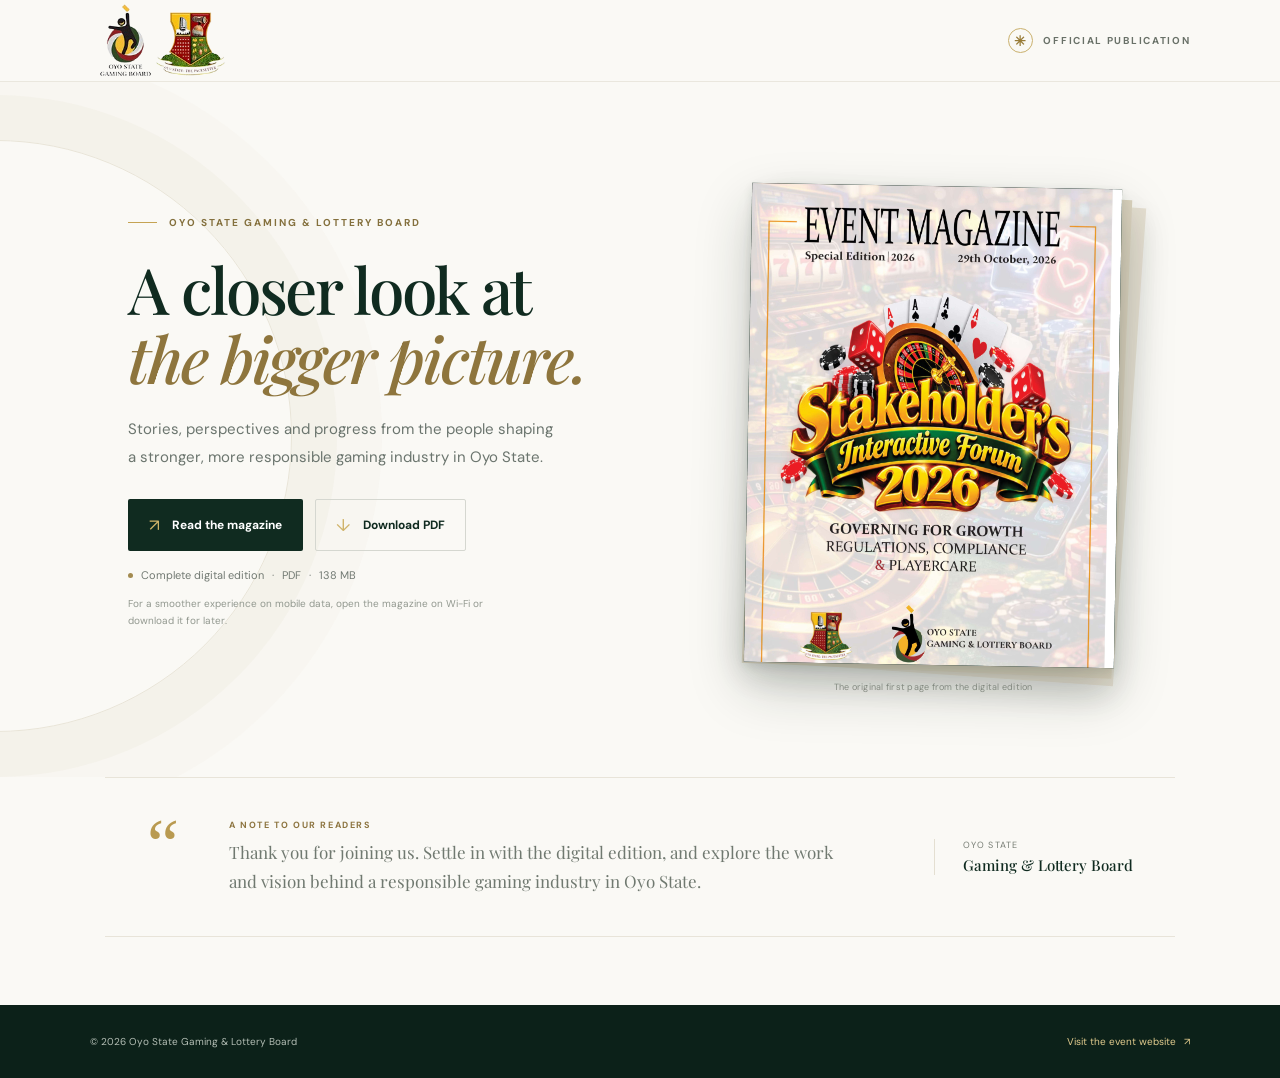
==== magazine.html @ 87982235 "adds QR code" ====
<!doctype html>
<html lang="en">
  <head>
    <meta charset="UTF-8" />
    <meta name="viewport" content="width=device-width, initial-scale=1" />
    <meta name="theme-color" content="#102b20" />
    <meta
      name="description"
      content="Explore the Oyo State Gaming and Lottery Board magazine. Read the issue online or download the complete publication."
    />
    <meta property="og:type" content="website" />
    <meta property="og:title" content="The Oyo Gaming Board Magazine" />
    <meta
      property="og:description"
      content="A closer look at the people, ideas and progress shaping gaming in Oyo State. Read the magazine online or download your copy."
    />
    <title>The Oyo Gaming Board Magazine | Oyo State</title>
    <link rel="preconnect" href="https://fonts.googleapis.com" />
    <link rel="preconnect" href="https://fonts.gstatic.com" crossorigin />
    <link
      href="https://fonts.googleapis.com/css2?family=DM+Sans:wght@400;500;600;700&family=Playfair+Display:wght@500;600;700&display=swap"
      rel="stylesheet"
    />
    <link rel="stylesheet" href="magazine.css" />
  </head>
  <body>
    <a class="skip-link" href="#main">Skip to magazine</a>
    <header class="masthead">
      <a class="brand" href="index.html" aria-label="Oyo State Gaming and Lottery Board home">
        <img src="images/logo.png" alt="Oyo State Gaming and Lottery Board" />
      </a>
      <span class="masthead-note"><span class="seal" aria-hidden="true">✳</span> OFFICIAL PUBLICATION</span>
    </header>

    <main id="main">
      <section class="intro" aria-labelledby="page-title">
        <div class="intro-copy">
          <p class="eyebrow"><span></span> Oyo State Gaming &amp; Lottery Board</p>
          <h1 id="page-title">A closer look at<br /><em>the bigger picture.</em></h1>
          <p class="dek">
            Stories, perspectives and progress from the people shaping a stronger,
            more responsible gaming industry in Oyo State.
          </p>
          <div class="actions">
            <a class="button button-primary" href="oyo-gaming-board-magazine.pdf" target="_blank" rel="noopener">
              <span class="button-icon" aria-hidden="true">↗</span> Read the magazine
            </a>
            <a class="button button-secondary" href="oyo-gaming-board-magazine.pdf" download>
              <span class="button-icon" aria-hidden="true">↓</span> Download PDF
            </a>
          </div>
          <p class="file-note"><span class="file-dot" aria-hidden="true"></span> Complete digital edition <span aria-hidden="true">·</span> PDF <span aria-hidden="true">·</span> 138 MB</p>
          <p class="mobile-note">For a smoother experience on mobile data, open the magazine on Wi-Fi or download it for later.</p>
        </div>

        <div class="cover-stage" aria-label="The first page of the Oyo Gaming Board magazine">
          <div class="cover-back cover-back-one" aria-hidden="true"></div>
          <div class="cover-back cover-back-two" aria-hidden="true"></div>
          <article class="cover">
            <img class="cover-art" src="images/eventpage.jpg" alt="The magazine's first page: Event Magazine, Special Edition 2026, dated 29 October 2026." />
          </article>
          <span class="cover-caption">The original first page from the digital edition</span>
        </div>
      </section>

      <section class="reading-note" aria-label="About this edition">
        <span class="note-mark" aria-hidden="true">“</span>
        <div>
          <p class="note-label">A note to our readers</p>
          <p class="note-copy">Thank you for joining us. Settle in with the digital edition, and explore the work and vision behind a responsible gaming industry in Oyo State.</p>
        </div>
        <div class="note-signoff"><span>OYO STATE</span><b>Gaming &amp; Lottery Board</b></div>
      </section>
    </main>

    <footer class="footer">
      <span>© 2026 Oyo State Gaming &amp; Lottery Board</span>
      <a href="index.html">Visit the event website <span aria-hidden="true">↗</span></a>
    </footer>
  </body>
</html>
---- magazine.css ----
:root {
  color-scheme: light;
  --forest: #102b20;
  --forest-deep: #0c2119;
  --gold: #c5a353;
  --cream: #f4f1e9;
  --ink: #1f2923;
  --muted: #707b73;
}

* { box-sizing: border-box; }
html { min-width: 320px; scroll-behavior: smooth; }
body { margin: 0; background: #faf9f5; color: var(--ink); font-family: "DM Sans", sans-serif; -webkit-font-smoothing: antialiased; }
a { color: inherit; }
.skip-link { position: absolute; top: 10px; left: 10px; z-index: 10; transform: translateY(-150%); padding: 10px 14px; background: #fff; color: var(--forest); }
.skip-link:focus { transform: translateY(0); }
.masthead { height: 82px; padding: 0 clamp(24px, 7vw, 108px); display: flex; align-items: center; justify-content: space-between; border-bottom: 1px solid #eae7de; background: #faf9f5; }
.brand img { display: block; width: 142px; height: auto; }
.masthead-note { display: flex; align-items: center; gap: 10px; color: #697168; font-size: 10px; font-weight: 700; letter-spacing: 1.7px; }
.seal { display: grid; width: 25px; height: 25px; place-items: center; border: 1px solid #cab16e; border-radius: 50%; color: #987b37; font-size: 14px; }
.intro { position: relative; display: grid; grid-template-columns: 1fr .92fr; align-items: center; gap: clamp(38px, 7vw, 112px); max-width: 1440px; min-height: 695px; margin: 0 auto; padding: 74px clamp(24px, 10vw, 156px) 82px; overflow: hidden; }
.intro::before { position: absolute; z-index: -1; top: 58px; left: -300px; width: 590px; height: 590px; border: 1px solid #e9e5d8; border-radius: 50%; box-shadow: 0 0 0 45px #e9e5d849, 0 0 0 90px #e9e5d827; content: ""; }
.intro-copy { position: relative; z-index: 1; padding-bottom: 6px; }
.eyebrow { display: flex; align-items: center; gap: 12px; margin: 0 0 25px; color: #84703d; font-size: 10px; font-weight: 700; letter-spacing: 2px; text-transform: uppercase; }
.eyebrow span { width: 29px; height: 1px; background: var(--gold); }
h1 { margin: 0; color: var(--forest); font-family: "Playfair Display", Georgia, serif; font-size: clamp(46px, 5vw, 69px); font-weight: 500; letter-spacing: -2.1px; line-height: 1.08; }
h1 em { color: #8e753d; font-weight: 500; }
.dek { max-width: 430px; margin: 24px 0 28px; color: #6b756e; font-size: 15px; line-height: 1.85; }
.actions { display: flex; flex-wrap: wrap; gap: 12px; }
.button { min-height: 52px; display: inline-flex; align-items: center; justify-content: center; gap: 12px; padding: 0 20px; border: 1px solid transparent; border-radius: 2px; font-size: 12px; font-weight: 700; text-decoration: none; transition: background .2s ease, color .2s ease, transform .2s ease; }
.button:hover { transform: translateY(-2px); }
.button:focus-visible, .footer a:focus-visible { outline: 3px solid #d0ae58; outline-offset: 4px; }
.button-primary { background: var(--forest); color: #fff; }
.button-primary:hover { background: #1b4533; }
.button-secondary { border-color: #d5d7d0; color: var(--forest); }
.button-secondary:hover { border-color: var(--forest); background: #fff; }
.button-icon { color: #d0b369; font-size: 17px; font-weight: 400; }
.file-note { display: flex; align-items: center; gap: 8px; margin: 17px 0 0; color: #727a73; font-size: 11px; }
.file-dot { width: 5px; height: 5px; border-radius: 50%; background: #a38b50; }
.mobile-note { max-width: 390px; margin: 14px 0 0; color: #92988f; font-size: 10px; line-height: 1.65; }
.cover-stage { position: relative; display: grid; place-items: center; min-height: 535px; }
.cover { position: relative; z-index: 1; width: min(100%, 370px); aspect-ratio: 2550 / 3300; overflow: hidden; background: #142d23; box-shadow: 0 24px 55px #19251c38, 0 4px 10px #142d231c; transform: rotate(1deg); }
.cover-art { display: block; width: 100%; height: 100%; object-fit: cover; }
.cover-back { position: absolute; width: min(100%, 370px); aspect-ratio: 2550 / 3300; background: #e7e1d3; box-shadow: 0 12px 32px #19251c14; }
.cover-back-one { transform: translate(12px, 9px) rotate(4deg); }
.cover-back-two { background: #d9d1bd; transform: translate(4px, 6px) rotate(2.5deg); }
.cover-caption { position: absolute; bottom: 0; left: 50%; width: 100%; color: #92978e; font-size: 9px; letter-spacing: .25px; text-align: center; transform: translateX(-50%); }
.reading-note { max-width: 1070px; min-height: 160px; display: grid; grid-template-columns: 58px 1fr auto; align-items: center; gap: 24px; margin: 0 auto 68px; padding: 24px 42px; border-top: 1px solid #e8e4d9; border-bottom: 1px solid #e8e4d9; }
.note-mark { align-self: start; padding-top: 7px; color: #b99a50; font-family: Georgia, serif; font-size: 72px; line-height: 1; }
.note-label { margin: 0 0 7px; color: #8d7540; font-size: 9px; font-weight: 700; letter-spacing: 1.6px; text-transform: uppercase; }
.note-copy { max-width: 620px; margin: 0; color: #707970; font-family: "Playfair Display", Georgia, serif; font-size: 17px; line-height: 1.65; }
.note-signoff { display: grid; gap: 4px; padding-left: 28px; border-left: 1px solid #e4dfd1; color: #777d74; font-size: 9px; letter-spacing: 1.1px; }
.note-signoff b { color: var(--forest); font-family: "Playfair Display", Georgia, serif; font-size: 15px; font-weight: 500; letter-spacing: 0; }
.footer { min-height: 73px; display: flex; align-items: center; justify-content: space-between; padding: 0 clamp(24px, 7vw, 108px); background: var(--forest-deep); color: #b4beb5; font-size: 10px; }
.footer a { color: #e2cc8e; text-decoration: none; }
.footer a span { padding-left: 5px; }

@media (min-width: 1200px) { .cover-stage { transform: translateX(5px); } }
@media (max-width: 760px) {
  .masthead { height: 68px; padding: 0 22px; }
  .brand img { width: 118px; }
  .masthead-note { gap: 7px; font-size: 8px; letter-spacing: 1px; }
  .seal { width: 21px; height: 21px; font-size: 12px; }
  .intro { grid-template-columns: 1fr; gap: 42px; padding: 61px 25px 57px; }
  .intro-copy { max-width: 520px; margin: 0 auto; }
  h1 { font-size: clamp(45px, 11vw, 62px); }
  .dek { max-width: 420px; margin: 18px 0 23px; font-size: 14px; }
  .cover-stage { width: min(100%, 420px); min-height: auto; margin: 0 auto; padding: 0 0 29px; }
  .cover { width: min(82%, 330px); }
  .cover-back { width: min(82%, 330px); }
  .reading-note { grid-template-columns: 34px 1fr; gap: 14px; margin: 0 22px 42px; padding: 20px 0; }
  .note-mark { font-size: 54px; }
  .note-copy { font-size: 15px; }
  .note-signoff { grid-column: 2; margin-top: 4px; padding: 9px 0 0; border-top: 1px solid #e4dfd1; border-left: 0; }
  .footer { min-height: 76px; gap: 12px; padding: 16px 22px; font-size: 9px; }
}
@media (max-width: 390px) {
  .intro { padding-right: 20px; padding-left: 20px; }
  h1 { font-size: 43px; }
  .actions { display: grid; grid-template-columns: 1fr; gap: 9px; }
  .button { width: 100%; }
  .cover-bottom div { gap: 6px; font-size: 5px; }
  .footer { align-items: flex-start; flex-direction: column; justify-content: center; gap: 7px; }
}
@media (prefers-reduced-motion: reduce) {
  html { scroll-behavior: auto; }
  *, *::before, *::after { transition-duration: .01ms !important; }
}
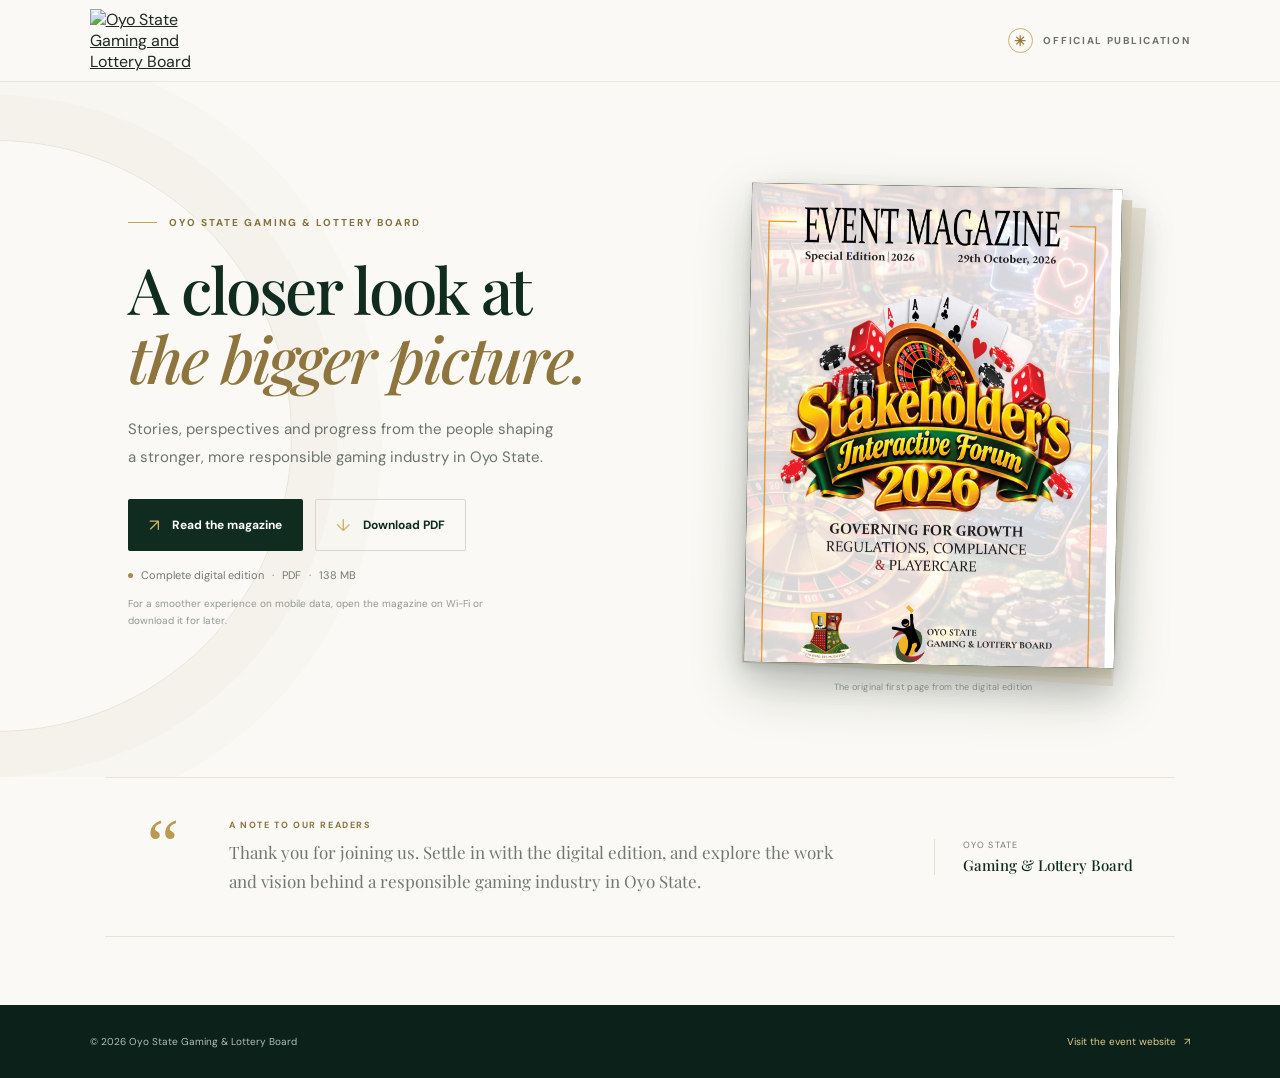
==== commit 77007e9f: "change magazine route" ====
--- a/magazine.html
+++ b/magazine.html
@@ -3,79 +3,11 @@
   <head>
     <meta charset="UTF-8" />
     <meta name="viewport" content="width=device-width, initial-scale=1" />
-    <meta name="theme-color" content="#102b20" />
-    <meta
-      name="description"
-      content="Explore the Oyo State Gaming and Lottery Board magazine. Read the issue online or download the complete publication."
-    />
-    <meta property="og:type" content="website" />
-    <meta property="og:title" content="The Oyo Gaming Board Magazine" />
-    <meta
-      property="og:description"
-      content="A closer look at the people, ideas and progress shaping gaming in Oyo State. Read the magazine online or download your copy."
-    />
-    <title>The Oyo Gaming Board Magazine | Oyo State</title>
-    <link rel="preconnect" href="https://fonts.googleapis.com" />
-    <link rel="preconnect" href="https://fonts.gstatic.com" crossorigin />
-    <link
-      href="https://fonts.googleapis.com/css2?family=DM+Sans:wght@400;500;600;700&family=Playfair+Display:wght@500;600;700&display=swap"
-      rel="stylesheet"
-    />
-    <link rel="stylesheet" href="magazine.css" />
+    <meta http-equiv="refresh" content="0; url=magazine/" />
+    <link rel="canonical" href="magazine/" />
+    <title>Opening the Oyo Gaming Board Magazine</title>
   </head>
   <body>
-    <a class="skip-link" href="#main">Skip to magazine</a>
-    <header class="masthead">
-      <a class="brand" href="index.html" aria-label="Oyo State Gaming and Lottery Board home">
-        <img src="images/logo.png" alt="Oyo State Gaming and Lottery Board" />
-      </a>
-      <span class="masthead-note"><span class="seal" aria-hidden="true">✳</span> OFFICIAL PUBLICATION</span>
-    </header>
-
-    <main id="main">
-      <section class="intro" aria-labelledby="page-title">
-        <div class="intro-copy">
-          <p class="eyebrow"><span></span> Oyo State Gaming &amp; Lottery Board</p>
-          <h1 id="page-title">A closer look at<br /><em>the bigger picture.</em></h1>
-          <p class="dek">
-            Stories, perspectives and progress from the people shaping a stronger,
-            more responsible gaming industry in Oyo State.
-          </p>
-          <div class="actions">
-            <a class="button button-primary" href="oyo-gaming-board-magazine.pdf" target="_blank" rel="noopener">
-              <span class="button-icon" aria-hidden="true">↗</span> Read the magazine
-            </a>
-            <a class="button button-secondary" href="oyo-gaming-board-magazine.pdf" download>
-              <span class="button-icon" aria-hidden="true">↓</span> Download PDF
-            </a>
-          </div>
-          <p class="file-note"><span class="file-dot" aria-hidden="true"></span> Complete digital edition <span aria-hidden="true">·</span> PDF <span aria-hidden="true">·</span> 138 MB</p>
-          <p class="mobile-note">For a smoother experience on mobile data, open the magazine on Wi-Fi or download it for later.</p>
-        </div>
-
-        <div class="cover-stage" aria-label="The first page of the Oyo Gaming Board magazine">
-          <div class="cover-back cover-back-one" aria-hidden="true"></div>
-          <div class="cover-back cover-back-two" aria-hidden="true"></div>
-          <article class="cover">
-            <img class="cover-art" src="images/eventpage.jpg" alt="The magazine's first page: Event Magazine, Special Edition 2026, dated 29 October 2026." />
-          </article>
-          <span class="cover-caption">The original first page from the digital edition</span>
-        </div>
-      </section>
-
-      <section class="reading-note" aria-label="About this edition">
-        <span class="note-mark" aria-hidden="true">“</span>
-        <div>
-          <p class="note-label">A note to our readers</p>
-          <p class="note-copy">Thank you for joining us. Settle in with the digital edition, and explore the work and vision behind a responsible gaming industry in Oyo State.</p>
-        </div>
-        <div class="note-signoff"><span>OYO STATE</span><b>Gaming &amp; Lottery Board</b></div>
-      </section>
-    </main>
-
-    <footer class="footer">
-      <span>© 2026 Oyo State Gaming &amp; Lottery Board</span>
-      <a href="index.html">Visit the event website <span aria-hidden="true">↗</span></a>
-    </footer>
+    <p>The magazine has moved. <a href="magazine/">Open the magazine</a>.</p>
   </body>
 </html>
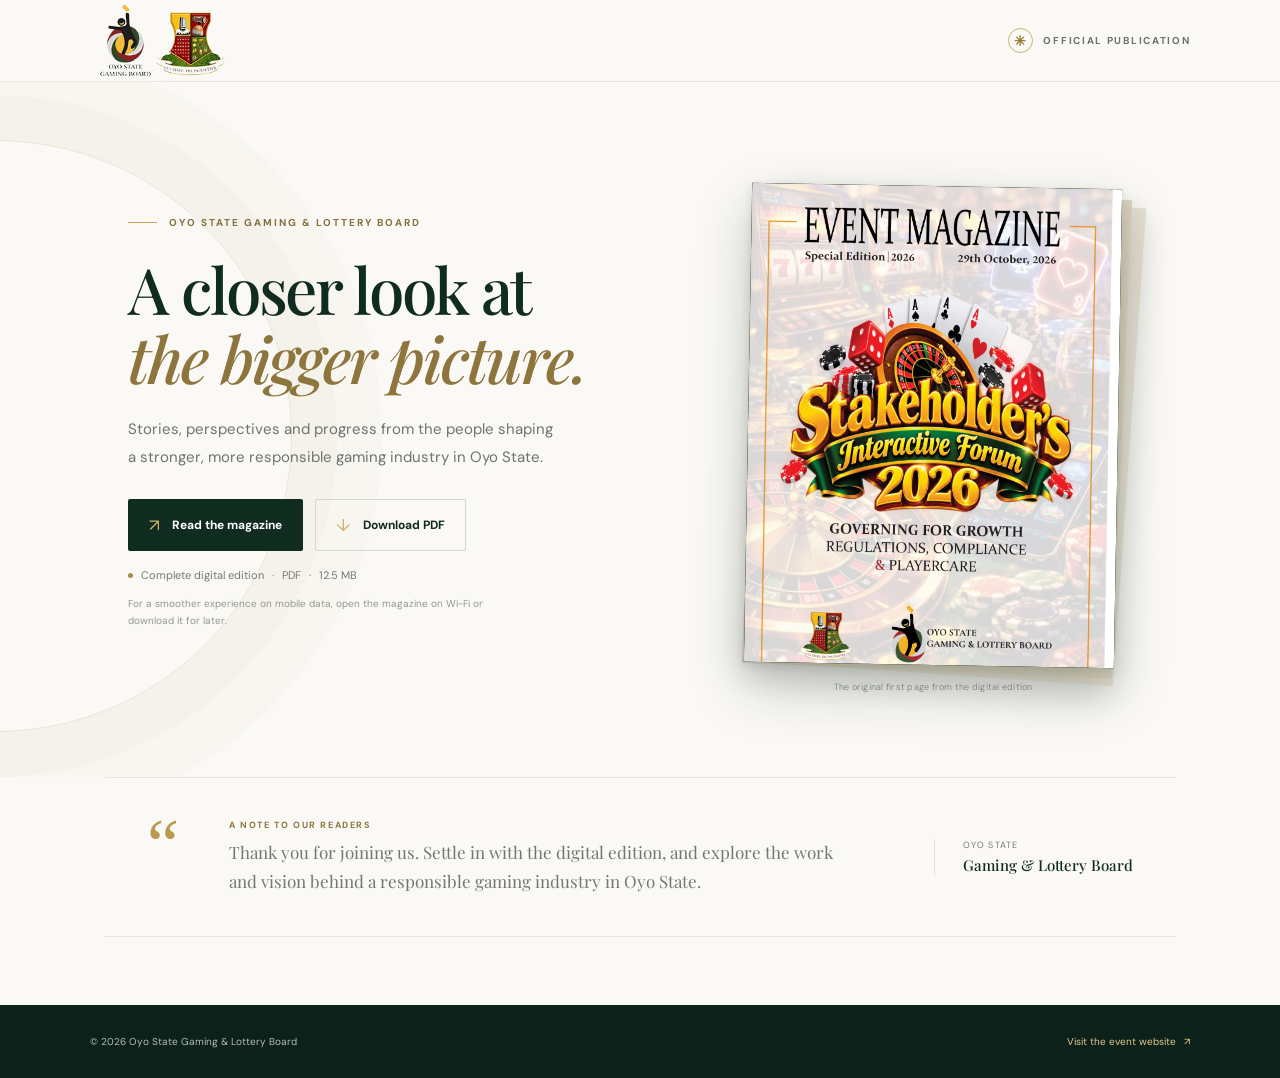
==== commit 18b49b97: "some changes" ====
--- a/magazine.html
+++ b/magazine.html
@@ -3,11 +3,79 @@
   <head>
     <meta charset="UTF-8" />
     <meta name="viewport" content="width=device-width, initial-scale=1" />
-    <meta http-equiv="refresh" content="0; url=magazine/" />
-    <link rel="canonical" href="magazine/" />
-    <title>Opening the Oyo Gaming Board Magazine</title>
+    <meta name="theme-color" content="#102b20" />
+    <meta
+      name="description"
+      content="Explore the Oyo State Gaming and Lottery Board magazine. Read the issue online or download the complete publication."
+    />
+    <meta property="og:type" content="website" />
+    <meta property="og:title" content="The Oyo Gaming Board Magazine" />
+    <meta
+      property="og:description"
+      content="A closer look at the people, ideas and progress shaping gaming in Oyo State. Read the magazine online or download your copy."
+    />
+    <title>The Oyo Gaming Board Magazine | Oyo State</title>
+    <link rel="preconnect" href="https://fonts.googleapis.com" />
+    <link rel="preconnect" href="https://fonts.gstatic.com" crossorigin />
+    <link
+      href="https://fonts.googleapis.com/css2?family=DM+Sans:wght@400;500;600;700&family=Playfair+Display:wght@500;600;700&display=swap"
+      rel="stylesheet"
+    />
+    <link rel="stylesheet" href="magazine.css" />
   </head>
   <body>
-    <p>The magazine has moved. <a href="magazine/">Open the magazine</a>.</p>
+    <a class="skip-link" href="#main">Skip to magazine</a>
+    <header class="masthead">
+      <a class="brand" href="index.html" aria-label="Oyo State Gaming and Lottery Board home">
+        <img src="images/logo.png" alt="Oyo State Gaming and Lottery Board" />
+      </a>
+      <span class="masthead-note"><span class="seal" aria-hidden="true">✳</span> OFFICIAL PUBLICATION</span>
+    </header>
+
+    <main id="main">
+      <section class="intro" aria-labelledby="page-title">
+        <div class="intro-copy">
+          <p class="eyebrow"><span></span> Oyo State Gaming &amp; Lottery Board</p>
+          <h1 id="page-title">A closer look at<br /><em>the bigger picture.</em></h1>
+          <p class="dek">
+            Stories, perspectives and progress from the people shaping a stronger,
+            more responsible gaming industry in Oyo State.
+          </p>
+          <div class="actions">
+            <a class="button button-primary" href="oyo-gaming-board-magazine.pdf" target="_blank" rel="noopener">
+              <span class="button-icon" aria-hidden="true">↗</span> Read the magazine
+            </a>
+            <a class="button button-secondary" href="oyo-gaming-board-magazine.pdf" download>
+              <span class="button-icon" aria-hidden="true">↓</span> Download PDF
+            </a>
+          </div>
+          <p class="file-note"><span class="file-dot" aria-hidden="true"></span> Complete digital edition <span aria-hidden="true">·</span> PDF <span aria-hidden="true">·</span> 12.5 MB</p>
+          <p class="mobile-note">For a smoother experience on mobile data, open the magazine on Wi-Fi or download it for later.</p>
+        </div>
+
+        <div class="cover-stage" aria-label="The first page of the Oyo Gaming Board magazine">
+          <div class="cover-back cover-back-one" aria-hidden="true"></div>
+          <div class="cover-back cover-back-two" aria-hidden="true"></div>
+          <article class="cover">
+            <img class="cover-art" src="images/eventpage.jpg" alt="The magazine's first page: Event Magazine, Special Edition 2026, dated 29 October 2026." />
+          </article>
+          <span class="cover-caption">The original first page from the digital edition</span>
+        </div>
+      </section>
+
+      <section class="reading-note" aria-label="About this edition">
+        <span class="note-mark" aria-hidden="true">“</span>
+        <div>
+          <p class="note-label">A note to our readers</p>
+          <p class="note-copy">Thank you for joining us. Settle in with the digital edition, and explore the work and vision behind a responsible gaming industry in Oyo State.</p>
+        </div>
+        <div class="note-signoff"><span>OYO STATE</span><b>Gaming &amp; Lottery Board</b></div>
+      </section>
+    </main>
+
+    <footer class="footer">
+      <span>© 2026 Oyo State Gaming &amp; Lottery Board</span>
+      <a href="index.html">Visit the event website <span aria-hidden="true">↗</span></a>
+    </footer>
   </body>
 </html>
--- a/magazine.css
+++ b/magazine.css
@@ -0,0 +1,88 @@
+:root {
+  color-scheme: light;
+  --forest: #102b20;
+  --forest-deep: #0c2119;
+  --gold: #c5a353;
+  --cream: #f4f1e9;
+  --ink: #1f2923;
+  --muted: #707b73;
+}
+
+* { box-sizing: border-box; }
+html { min-width: 320px; scroll-behavior: smooth; }
+body { margin: 0; background: #faf9f5; color: var(--ink); font-family: "DM Sans", sans-serif; -webkit-font-smoothing: antialiased; }
+a { color: inherit; }
+.skip-link { position: absolute; top: 10px; left: 10px; z-index: 10; transform: translateY(-150%); padding: 10px 14px; background: #fff; color: var(--forest); }
+.skip-link:focus { transform: translateY(0); }
+.masthead { height: 82px; padding: 0 clamp(24px, 7vw, 108px); display: flex; align-items: center; justify-content: space-between; border-bottom: 1px solid #eae7de; background: #faf9f5; }
+.brand img { display: block; width: 142px; height: auto; }
+.masthead-note { display: flex; align-items: center; gap: 10px; color: #697168; font-size: 10px; font-weight: 700; letter-spacing: 1.7px; }
+.seal { display: grid; width: 25px; height: 25px; place-items: center; border: 1px solid #cab16e; border-radius: 50%; color: #987b37; font-size: 14px; }
+.intro { position: relative; display: grid; grid-template-columns: 1fr .92fr; align-items: center; gap: clamp(38px, 7vw, 112px); max-width: 1440px; min-height: 695px; margin: 0 auto; padding: 74px clamp(24px, 10vw, 156px) 82px; overflow: hidden; }
+.intro::before { position: absolute; z-index: -1; top: 58px; left: -300px; width: 590px; height: 590px; border: 1px solid #e9e5d8; border-radius: 50%; box-shadow: 0 0 0 45px #e9e5d849, 0 0 0 90px #e9e5d827; content: ""; }
+.intro-copy { position: relative; z-index: 1; padding-bottom: 6px; }
+.eyebrow { display: flex; align-items: center; gap: 12px; margin: 0 0 25px; color: #84703d; font-size: 10px; font-weight: 700; letter-spacing: 2px; text-transform: uppercase; }
+.eyebrow span { width: 29px; height: 1px; background: var(--gold); }
+h1 { margin: 0; color: var(--forest); font-family: "Playfair Display", Georgia, serif; font-size: clamp(46px, 5vw, 69px); font-weight: 500; letter-spacing: -2.1px; line-height: 1.08; }
+h1 em { color: #8e753d; font-weight: 500; }
+.dek { max-width: 430px; margin: 24px 0 28px; color: #6b756e; font-size: 15px; line-height: 1.85; }
+.actions { display: flex; flex-wrap: wrap; gap: 12px; }
+.button { min-height: 52px; display: inline-flex; align-items: center; justify-content: center; gap: 12px; padding: 0 20px; border: 1px solid transparent; border-radius: 2px; font-size: 12px; font-weight: 700; text-decoration: none; transition: background .2s ease, color .2s ease, transform .2s ease; }
+.button:hover { transform: translateY(-2px); }
+.button:focus-visible, .footer a:focus-visible { outline: 3px solid #d0ae58; outline-offset: 4px; }
+.button-primary { background: var(--forest); color: #fff; }
+.button-primary:hover { background: #1b4533; }
+.button-secondary { border-color: #d5d7d0; color: var(--forest); }
+.button-secondary:hover { border-color: var(--forest); background: #fff; }
+.button-icon { color: #d0b369; font-size: 17px; font-weight: 400; }
+.file-note { display: flex; align-items: center; gap: 8px; margin: 17px 0 0; color: #727a73; font-size: 11px; }
+.file-dot { width: 5px; height: 5px; border-radius: 50%; background: #a38b50; }
+.mobile-note { max-width: 390px; margin: 14px 0 0; color: #92988f; font-size: 10px; line-height: 1.65; }
+.cover-stage { position: relative; display: grid; place-items: center; min-height: 535px; }
+.cover { position: relative; z-index: 1; width: min(100%, 370px); aspect-ratio: 2550 / 3300; overflow: hidden; background: #142d23; box-shadow: 0 24px 55px #19251c38, 0 4px 10px #142d231c; transform: rotate(1deg); }
+.cover-art { display: block; width: 100%; height: 100%; object-fit: cover; }
+.cover-back { position: absolute; width: min(100%, 370px); aspect-ratio: 2550 / 3300; background: #e7e1d3; box-shadow: 0 12px 32px #19251c14; }
+.cover-back-one { transform: translate(12px, 9px) rotate(4deg); }
+.cover-back-two { background: #d9d1bd; transform: translate(4px, 6px) rotate(2.5deg); }
+.cover-caption { position: absolute; bottom: 0; left: 50%; width: 100%; color: #92978e; font-size: 9px; letter-spacing: .25px; text-align: center; transform: translateX(-50%); }
+.reading-note { max-width: 1070px; min-height: 160px; display: grid; grid-template-columns: 58px 1fr auto; align-items: center; gap: 24px; margin: 0 auto 68px; padding: 24px 42px; border-top: 1px solid #e8e4d9; border-bottom: 1px solid #e8e4d9; }
+.note-mark { align-self: start; padding-top: 7px; color: #b99a50; font-family: Georgia, serif; font-size: 72px; line-height: 1; }
+.note-label { margin: 0 0 7px; color: #8d7540; font-size: 9px; font-weight: 700; letter-spacing: 1.6px; text-transform: uppercase; }
+.note-copy { max-width: 620px; margin: 0; color: #707970; font-family: "Playfair Display", Georgia, serif; font-size: 17px; line-height: 1.65; }
+.note-signoff { display: grid; gap: 4px; padding-left: 28px; border-left: 1px solid #e4dfd1; color: #777d74; font-size: 9px; letter-spacing: 1.1px; }
+.note-signoff b { color: var(--forest); font-family: "Playfair Display", Georgia, serif; font-size: 15px; font-weight: 500; letter-spacing: 0; }
+.footer { min-height: 73px; display: flex; align-items: center; justify-content: space-between; padding: 0 clamp(24px, 7vw, 108px); background: var(--forest-deep); color: #b4beb5; font-size: 10px; }
+.footer a { color: #e2cc8e; text-decoration: none; }
+.footer a span { padding-left: 5px; }
+
+@media (min-width: 1200px) { .cover-stage { transform: translateX(5px); } }
+@media (max-width: 760px) {
+  .masthead { height: 68px; padding: 0 22px; }
+  .brand img { width: 118px; }
+  .masthead-note { gap: 7px; font-size: 8px; letter-spacing: 1px; }
+  .seal { width: 21px; height: 21px; font-size: 12px; }
+  .intro { grid-template-columns: 1fr; gap: 42px; padding: 61px 25px 57px; }
+  .intro-copy { max-width: 520px; margin: 0 auto; }
+  h1 { font-size: clamp(45px, 11vw, 62px); }
+  .dek { max-width: 420px; margin: 18px 0 23px; font-size: 14px; }
+  .cover-stage { width: min(100%, 420px); min-height: auto; margin: 0 auto; padding: 0 0 29px; }
+  .cover { width: min(82%, 330px); }
+  .cover-back { width: min(82%, 330px); }
+  .reading-note { grid-template-columns: 34px 1fr; gap: 14px; margin: 0 22px 42px; padding: 20px 0; }
+  .note-mark { font-size: 54px; }
+  .note-copy { font-size: 15px; }
+  .note-signoff { grid-column: 2; margin-top: 4px; padding: 9px 0 0; border-top: 1px solid #e4dfd1; border-left: 0; }
+  .footer { min-height: 76px; gap: 12px; padding: 16px 22px; font-size: 9px; }
+}
+@media (max-width: 390px) {
+  .intro { padding-right: 20px; padding-left: 20px; }
+  h1 { font-size: 43px; }
+  .actions { display: grid; grid-template-columns: 1fr; gap: 9px; }
+  .button { width: 100%; }
+  .cover-bottom div { gap: 6px; font-size: 5px; }
+  .footer { align-items: flex-start; flex-direction: column; justify-content: center; gap: 7px; }
+}
+@media (prefers-reduced-motion: reduce) {
+  html { scroll-behavior: auto; }
+  *, *::before, *::after { transition-duration: .01ms !important; }
+}
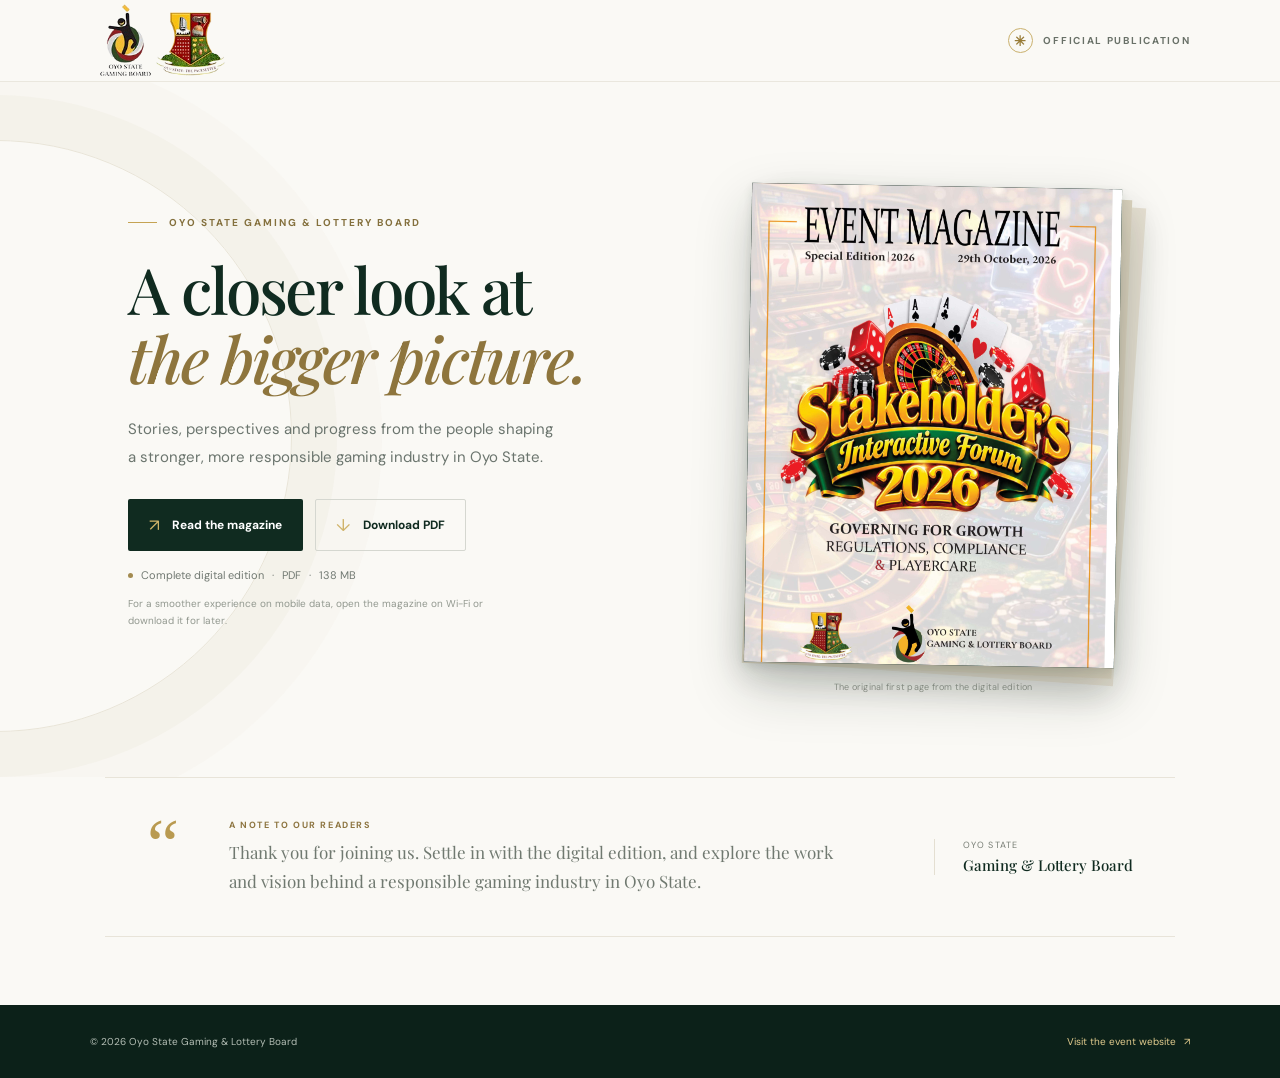
==== commit 7ef21f31: "put pdf on cloaudfare" ====
--- a/magazine.html
+++ b/magazine.html
@@ -42,14 +42,14 @@
             more responsible gaming industry in Oyo State.
           </p>
           <div class="actions">
-            <a class="button button-primary" href="oyo-gaming-board-magazine.pdf" target="_blank" rel="noopener">
+            <a class="button button-primary" href="https://pub-9b6d2203462148b4a6da993091c3f357.r2.dev/OYO%20Gaming%20board%20Magazine%20FINAL%20COPY.pdf" target="_blank" rel="noopener">
               <span class="button-icon" aria-hidden="true">↗</span> Read the magazine
             </a>
-            <a class="button button-secondary" href="oyo-gaming-board-magazine.pdf" download>
+            <a class="button button-secondary" href="https://github.com/3ayomidepeter/-oyo-gaming-board-landing-page./releases/download/v1/OYO.Gaming.board.Magazine.FINAL.COPY.pdf" download>
               <span class="button-icon" aria-hidden="true">↓</span> Download PDF
             </a>
           </div>
-          <p class="file-note"><span class="file-dot" aria-hidden="true"></span> Complete digital edition <span aria-hidden="true">·</span> PDF <span aria-hidden="true">·</span> 12.5 MB</p>
+          <p class="file-note"><span class="file-dot" aria-hidden="true"></span> Complete digital edition <span aria-hidden="true">·</span> PDF <span aria-hidden="true">·</span> 138 MB</p>
           <p class="mobile-note">For a smoother experience on mobile data, open the magazine on Wi-Fi or download it for later.</p>
         </div>
 
